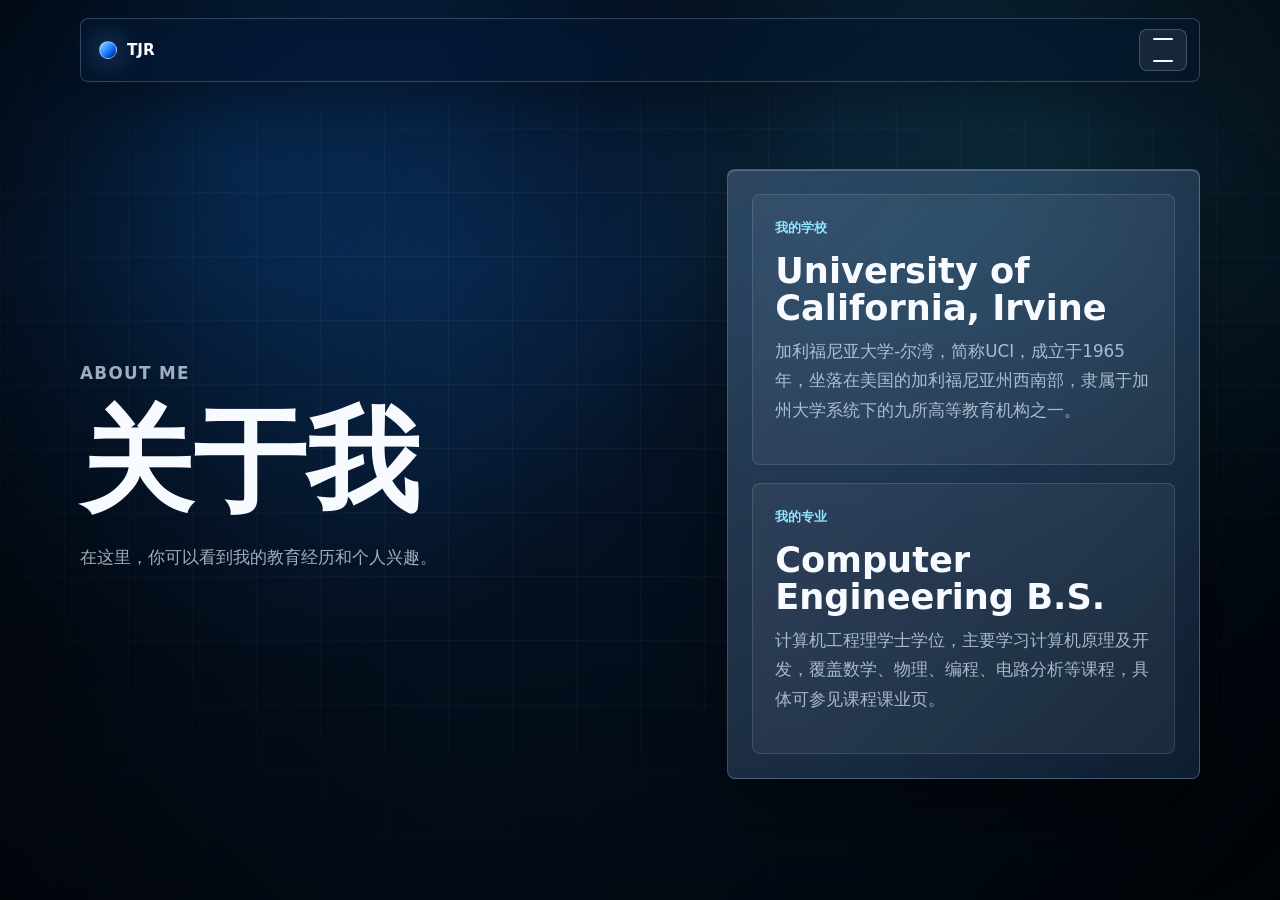
==== about.html @ 80260e36 "Add files via upload" ====
<!DOCTYPE html>
<html lang="zh-CN">
  <head>
    <meta charset="UTF-8" />
    <meta name="viewport" content="width=device-width, initial-scale=1.0" />
    <title>Portfolio | About</title>
    <link rel="stylesheet" href="styles.css" />
  </head>
  <body data-page="about">
    <header class="site-header">
      <a class="brand" href="index.html" aria-label="Portfolio home">
        <span class="brand-mark"></span>
        <span>Portfolio</span>
      </a>
      <button class="menu-button" type="button" aria-label="Open menu" aria-expanded="false"><span></span><span></span></button>
    </header>
    <div class="menu-panel" aria-hidden="true">
      <div class="menu-glass">
        <div class="menu-top"><p class="eyebrow" data-i18n="menuLabel">Menu</p><button class="menu-close" type="button" aria-label="Close menu">×</button></div>
        <nav class="menu-links" aria-label="Site navigation">
          <a href="index.html" data-i18n="navHome">主页</a>
          <a href="about.html" data-i18n="navAbout">关于我</a>
          <a href="courses.html" data-i18n="navCourses">课程课业</a>
          <a href="projects.html" data-i18n="navProjects">项目展示</a>
          <a href="news.html" data-i18n="navNews">最新消息</a>
          <a href="contact.html" data-i18n="navContact">保持联系</a>
        </nav>
        <div class="language-switch" aria-label="Language"><button type="button" data-lang="zh">中文</button><button type="button" data-lang="en">EN</button></div>
      </div>
    </div>
    <main class="page-shell inner-page">
      <section class="split-page">
        <div class="page-copy">
          <p class="eyebrow" data-i18n="aboutKicker">About Me</p>
          <h1 data-i18n="aboutTitle">关于我</h1>
          <p data-i18n="aboutIntro">在这里，你可以看到我的教育经历和个人兴趣。</p>
        </div>
        <div class="education-panel liquid-card">
          <article>
            <span>我的学校</span>
            <h2 data-i18n="aboutSchool">University of California, Irvine</h2>
            <p data-i18n="aboutSchoolText">加利福尼亚大学-尔湾，简称UCI，成立于1965年，坐落在美国的加利福尼亚州西南部，隶属于加州大学系统下的九所高等教育机构之一。</p>
          </article>
          <article>
            <span>我的专业</span>
            <h2 data-i18n="aboutFocus">Computer Engineering B.S.</h2>
            <p data-i18n="aboutFocusText">计算机工程理学士学位，主要学习计算机原理及开发，覆盖数学、物理、编程、电路分析等课程，具体可参见课程课业页。</p>
          </article>
        </div>
      </section>
    </main>
    <script src="script.js"></script>
  </body>
</html>
---- styles.css ----
:root {
  color-scheme: dark;
  --ink: #f7fbff;
  --muted: rgba(225, 239, 255, 0.7);
  --line: rgba(184, 224, 255, 0.24);
  --glass: rgba(10, 38, 72, 0.48);
  --glass-strong: rgba(23, 87, 145, 0.44);
  --blue: #4cb3ff;
  --cyan: #8fe7ff;
  --deep: #020814;
  --shadow: 0 28px 88px rgba(0, 0, 0, 0.46);
}

* {
  box-sizing: border-box;
}

html {
  min-height: 100%;
}

body {
  margin: 0;
  min-height: 100vh;
  overflow-x: hidden;
  color: var(--ink);
  font-family: Inter, ui-sans-serif, system-ui, -apple-system, BlinkMacSystemFont, "Segoe UI", sans-serif;
  background:
    radial-gradient(circle at 18% 18%, rgba(24, 133, 255, 0.34), transparent 32rem),
    radial-gradient(circle at 82% 18%, rgba(68, 227, 255, 0.18), transparent 28rem),
    linear-gradient(140deg, var(--deep) 0%, #07172d 42%, #03101d 100%);
}

body::before {
  position: fixed;
  inset: 0;
  z-index: -3;
  content: "";
  background-image:
    linear-gradient(rgba(255, 255, 255, 0.04) 1px, transparent 1px),
    linear-gradient(90deg, rgba(255, 255, 255, 0.04) 1px, transparent 1px);
  background-size: 64px 64px;
  mask-image: linear-gradient(to bottom, transparent 0%, black 18%, black 75%, transparent 100%);
}

body::after {
  position: fixed;
  inset: 0;
  z-index: -2;
  pointer-events: none;
  content: "";
  background:
    linear-gradient(90deg, rgba(0, 0, 0, 0.5), transparent 34%, transparent 66%, rgba(0, 0, 0, 0.42)),
    linear-gradient(to bottom, rgba(0, 0, 0, 0.24), transparent 30%, rgba(0, 0, 0, 0.48));
}

a {
  color: inherit;
  text-decoration: none;
}

[data-i18n] {
  white-space: pre-line;
}

button {
  font: inherit;
}

.site-header {
  position: fixed;
  top: 18px;
  left: 50%;
  z-index: 80;
  display: flex;
  width: min(1120px, calc(100% - 32px));
  min-height: 58px;
  align-items: center;
  justify-content: space-between;
  padding: 10px 12px 10px 18px;
  border: 1px solid var(--line);
  border-radius: 8px;
  background: rgba(7, 22, 42, 0.58);
  box-shadow: 0 16px 50px rgba(0, 0, 0, 0.28);
  transform: translateX(-50%);
  backdrop-filter: blur(24px) saturate(160%);
}

.brand {
  display: flex;
  gap: 10px;
  align-items: center;
  font-size: 0.95rem;
  font-weight: 760;
}

.brand-mark {
  width: 18px;
  height: 18px;
  border: 1px solid rgba(255, 255, 255, 0.46);
  border-radius: 50%;
  background: linear-gradient(135deg, var(--cyan), #1167ff 62%, #061121);
  box-shadow: 0 0 28px rgba(83, 180, 255, 0.68);
}

.menu-button,
.menu-close,
.dialog-close,
.dialog-arrow {
  display: grid;
  place-items: center;
  border: 1px solid var(--line);
  color: var(--ink);
  background: rgba(255, 255, 255, 0.08);
  backdrop-filter: blur(18px);
}

.menu-button {
  width: 48px;
  height: 42px;
  gap: 6px;
  border-radius: 8px;
  transition: transform 180ms ease, background 180ms ease, border-color 180ms ease;
}

.menu-button span {
  width: 20px;
  height: 2px;
  border-radius: 999px;
  background: var(--ink);
}

.menu-button:hover,
.menu-close:hover,
.dialog-close:hover,
.dialog-arrow:hover {
  border-color: rgba(198, 240, 255, 0.58);
  background: rgba(98, 197, 255, 0.16);
  transform: scale(1.06);
}

.menu-panel {
  position: fixed;
  inset: 0;
  z-index: 120;
  display: flex;
  align-items: center;
  justify-content: center;
  padding: clamp(12px, 3vw, 24px);
  overflow-y: auto;
  overscroll-behavior: contain;
  pointer-events: none;
  opacity: 0;
  transition: opacity 260ms ease;
}

body.menu-is-open {
  overflow: hidden;
}

.menu-panel::before {
  position: absolute;
  inset: 0;
  content: "";
  background: rgba(0, 7, 18, 0.68);
  backdrop-filter: blur(18px);
}

.menu-panel.menu-open {
  pointer-events: auto;
  opacity: 1;
}

.menu-glass {
  position: relative;
  display: grid;
  width: min(720px, 100%);
  max-height: calc(100svh - clamp(24px, 6vw, 48px));
  margin: auto;
  gap: 26px;
  padding: clamp(24px, 5vw, 44px);
  border: 1px solid var(--line);
  border-radius: 8px;
  background:
    linear-gradient(135deg, rgba(255, 255, 255, 0.16), rgba(255, 255, 255, 0.04)),
    rgba(8, 30, 58, 0.78);
  box-shadow: var(--shadow);
  overflow-y: auto;
  transform: translateY(18px) scale(0.98);
  transition: transform 260ms ease;
  backdrop-filter: blur(28px) saturate(160%);
}

.menu-open .menu-glass {
  transform: translateY(0) scale(1);
}

.menu-top {
  display: flex;
  align-items: center;
  justify-content: space-between;
}

.menu-close {
  width: 42px;
  height: 42px;
  border-radius: 50%;
  font-size: 1.45rem;
}

.menu-links {
  display: grid;
  gap: clamp(2px, 1.2vh, 8px);
}

.menu-links a {
  display: flex;
  justify-content: space-between;
  padding: clamp(10px, 2vh, 18px) 0;
  border-bottom: 1px solid rgba(255, 255, 255, 0.12);
  color: var(--muted);
  font-size: clamp(1.45rem, 4.8vw, 4.5rem);
  font-weight: 760;
  line-height: 1;
  transition: color 180ms ease, transform 180ms ease;
}

.menu-links a:hover,
.menu-links a.active-page {
  color: var(--ink);
  transform: translateX(10px);
}

.language-switch {
  display: flex;
  flex-wrap: wrap;
  gap: 10px;
}

.language-switch button {
  min-width: 78px;
  padding: 10px 14px;
  border: 1px solid var(--line);
  border-radius: 999px;
  color: var(--muted);
  background: rgba(255, 255, 255, 0.07);
}

.language-switch button.active-lang {
  color: #06111f;
  background: var(--cyan);
}

.page-shell {
  width: min(1120px, calc(100% - 48px));
  margin: 0 auto;
}

.hero-page,
.inner-page {
  min-height: 100vh;
  padding: 118px 0 70px;
}

.home-shell {
  padding-bottom: 78px;
}

.home-section {
  scroll-margin-top: 90px;
}

.hero-page {
  position: relative;
  display: grid;
  grid-template-columns: minmax(0, 0.94fr) minmax(280px, 0.48fr);
  gap: 32px;
  align-items: end;
  overflow: hidden;
}

.home-about {
  display: grid;
  grid-template-columns: minmax(0, 0.94fr) minmax(320px, 0.72fr);
  gap: 34px;
  align-items: center;
  min-height: 82vh;
  padding: 76px 0;
}

.home-routes {
  min-height: 74vh;
  padding: 70px 0 20px;
}

.hero-media {
  position: fixed;
  inset: 0;
  z-index: -1;
  overflow: hidden;
}

.hero-image {
  position: absolute;
  right: max(18px, calc((100vw - 1220px) / 2));
  bottom: 8vh;
  width: min(48vw, 650px);
  aspect-ratio: 1 / 1;
  border: 1px solid rgba(255, 255, 255, 0.18);
  border-radius: 8px;
  background:
    linear-gradient(135deg, rgba(255, 255, 255, 0.2), transparent 34%),
    url("https://images.unsplash.com/photo-1558494949-ef010cbdcc31?auto=format&fit=crop&w=1400&q=85") center/cover;
  box-shadow: var(--shadow), inset 0 1px 0 rgba(255, 255, 255, 0.35);
  opacity: 0.72;
  transform: rotateX(3deg) rotateY(-10deg);
}

.orbital {
  position: absolute;
  border: 1px solid rgba(136, 218, 255, 0.25);
  border-radius: 50%;
  animation: float 10s ease-in-out infinite alternate;
}

.orbital-one {
  right: 6vw;
  top: 18vh;
  width: 42vw;
  height: 42vw;
  max-width: 680px;
  max-height: 680px;
}

.orbital-two {
  right: 19vw;
  top: 30vh;
  width: 28vw;
  height: 28vw;
  max-width: 440px;
  max-height: 440px;
  animation-delay: -4s;
}

@keyframes float {
  from {
    transform: translate3d(0, -12px, 0) rotate(0deg);
  }

  to {
    transform: translate3d(0, 18px, 0) rotate(12deg);
  }
}

.page-copy {
  max-width: 760px;
}

.eyebrow {
  margin: 0 0 16px;
  color: var(--cyan);
  font-size: 0.78rem;
  font-weight: 760;
  letter-spacing: 0.08em;
  text-transform: uppercase;
}

h1,
h2,
h3,
p,
figure {
  margin-top: 0;
}

h1 {
  max-width: 860px;
  margin-bottom: 24px;
  font-size: clamp(3.8rem, 8.8vw, 7.7rem);
  line-height: 1.02;
}

h1 strong {
  display: block;
  margin-top: 0.08em;
  color: transparent;
  background: linear-gradient(90deg, #ffffff 0%, var(--cyan) 34%, #579dff 70%, #ffffff 100%);
  background-clip: text;
  -webkit-background-clip: text;
}

.hero-page h1 {
  max-width: 980px;
  font-size: clamp(4.2rem, 9.5vw, 8.2rem);
  line-height: 1.08;
}

.hero-page h1 span {
  display: block;
}

h2 {
  margin-bottom: 10px;
  font-size: clamp(1.4rem, 3vw, 2.2rem);
  line-height: 1.05;
}

.home-section-title {
  max-width: 820px;
  margin-bottom: 18px;
  font-size: clamp(3rem, 7vw, 6.2rem);
  line-height: 0.94;
}

.page-copy p,
.section-heading p,
.liquid-card p,
.course-card p,
.news-item p {
  max-width: 660px;
  color: var(--muted);
  font-size: 1.05rem;
  line-height: 1.75;
}

.hero-actions,
.contact-actions {
  display: flex;
  flex-wrap: wrap;
  gap: 14px;
  margin-top: 34px;
}

.glass-tile,
.liquid-card,
.course-card,
.news-item,
.photo-card {
  border: 1px solid var(--line);
  border-radius: 8px;
  background:
    linear-gradient(135deg, rgba(255, 255, 255, 0.16), rgba(255, 255, 255, 0.04)),
    var(--glass);
  box-shadow: var(--shadow), inset 0 1px 0 rgba(255, 255, 255, 0.2);
  backdrop-filter: blur(24px) saturate(160%);
}

.glass-tile {
  display: grid;
  min-width: 190px;
  min-height: 104px;
  align-content: space-between;
  padding: 18px;
  transition: transform 220ms ease, border-color 220ms ease, background 220ms ease;
}

.glass-tile:hover,
.course-card:hover,
.news-item:hover,
.photo-card:hover {
  border-color: rgba(198, 240, 255, 0.58);
  background:
    linear-gradient(135deg, rgba(255, 255, 255, 0.22), rgba(98, 197, 255, 0.1)),
    var(--glass-strong);
  transform: translateY(-8px) scale(1.035);
}

.glass-tile small {
  color: var(--muted);
}

.update-preview {
  align-self: end;
  padding: 24px;
}

.update-preview a {
  display: inline-flex;
  margin-top: 10px;
  color: var(--cyan);
  font-weight: 760;
}

.text-link {
  display: inline-flex;
  margin-top: 12px;
  color: var(--cyan);
  font-weight: 760;
}

.route-grid {
  display: grid;
  grid-template-columns: repeat(4, minmax(0, 1fr));
  gap: 16px;
}

.route-card {
  display: grid;
  min-height: 260px;
  align-content: space-between;
  padding: 22px;
  border: 1px solid var(--line);
  border-radius: 8px;
  background:
    linear-gradient(135deg, rgba(255, 255, 255, 0.16), rgba(255, 255, 255, 0.04)),
    var(--glass);
  box-shadow: var(--shadow), inset 0 1px 0 rgba(255, 255, 255, 0.2);
  backdrop-filter: blur(24px) saturate(160%);
  transition: transform 220ms ease, border-color 220ms ease, background 220ms ease;
}

.route-card:hover {
  border-color: rgba(198, 240, 255, 0.58);
  background:
    linear-gradient(135deg, rgba(255, 255, 255, 0.22), rgba(98, 197, 255, 0.1)),
    var(--glass-strong);
  transform: translateY(-8px) scale(1.035);
}

.route-card span {
  color: var(--cyan);
  font-size: 0.82rem;
  font-weight: 760;
}

.route-card p {
  color: var(--muted);
  line-height: 1.7;
}

.inner-page {
  display: grid;
  align-items: center;
}

.split-page {
  display: grid;
  grid-template-columns: minmax(0, 0.96fr) minmax(320px, 0.74fr);
  gap: 34px;
  align-items: center;
}

.education-panel {
  display: grid;
  gap: 18px;
  padding: 24px;
}

.education-panel article {
  padding: 22px;
  border: 1px solid rgba(255, 255, 255, 0.12);
  border-radius: 8px;
  background: rgba(255, 255, 255, 0.05);
}

.education-panel span,
.course-card span,
.news-item time {
  display: inline-flex;
  margin-bottom: 16px;
  color: var(--cyan);
  font-size: 0.82rem;
  font-weight: 760;
}

.section-heading {
  margin-bottom: 32px;
}

.course-grid {
  display: grid;
  grid-template-columns: repeat(4, minmax(0, 1fr));
  gap: 16px;
}

.course-card {
  min-height: 290px;
  padding: 22px;
  transition: transform 220ms ease, border-color 220ms ease, background 220ms ease;
}

.project-page {
  display: grid;
  gap: 34px;
}

.project-flat-grid {
  display: grid;
  grid-template-columns: repeat(2, minmax(0, 1fr));
  gap: 20px;
}

.project-tile {
  position: relative;
  min-height: 560px;
  overflow: hidden;
  border: 1px solid var(--line);
  border-radius: 8px;
  background: var(--glass);
  box-shadow: var(--shadow);
  transition: transform 240ms ease, border-color 220ms ease;
}

.project-tile:hover {
  border-color: rgba(198, 240, 255, 0.58);
  transform: translateY(-10px) scale(1.015);
}

.project-tile img {
  position: absolute;
  inset: 0;
  width: 100%;
  height: 100%;
  object-fit: cover;
  filter: saturate(1.12) contrast(1.04);
  transition: transform 420ms ease;
}

.project-tile:hover img {
  transform: scale(1.045);
}

.project-tile::after {
  position: absolute;
  inset: 34% 0 0;
  content: "";
  background: linear-gradient(to top, rgba(0, 8, 18, 0.94), rgba(0, 8, 18, 0.58) 56%, rgba(0, 8, 18, 0));
}

.project-tile-copy {
  position: absolute;
  right: 0;
  bottom: 0;
  left: 0;
  z-index: 1;
  padding: clamp(22px, 4vw, 34px);
}

.project-tile-copy span {
  display: inline-flex;
  margin-bottom: 18px;
  color: var(--cyan);
  font-size: 0.82rem;
  font-weight: 760;
}

.project-tile-copy h2 {
  margin-bottom: 12px;
  font-size: clamp(2.4rem, 5vw, 4.6rem);
}

.project-tile-copy p {
  max-width: 520px;
  color: rgba(237, 247, 255, 0.78);
  line-height: 1.65;
}

.project-detail-page {
  padding: 118px 0 80px;
}

.project-back {
  margin-bottom: 24px;
}

.project-detail-hero {
  display: grid;
  grid-template-columns: minmax(0, 0.78fr) minmax(320px, 0.72fr);
  gap: 28px;
  align-items: end;
  min-height: 62vh;
}

.project-detail-hero img {
  width: 100%;
  height: min(58vh, 560px);
  min-height: 360px;
  object-fit: cover;
  border: 1px solid var(--line);
  border-radius: 8px;
  box-shadow: var(--shadow);
}

.project-subnav {
  position: sticky;
  top: 92px;
  z-index: 20;
  display: flex;
  gap: 8px;
  margin: 34px 0 22px;
  padding: 8px;
  border: 1px solid var(--line);
  border-radius: 8px;
  background: rgba(7, 22, 42, 0.58);
  backdrop-filter: blur(22px) saturate(160%);
}

.project-subnav a {
  flex: 1;
  padding: 12px 14px;
  border-radius: 8px;
  color: var(--muted);
  text-align: center;
  transition: color 180ms ease, background 180ms ease, transform 180ms ease;
}

.project-subnav a:hover {
  color: var(--ink);
  background: rgba(255, 255, 255, 0.1);
  transform: translateY(-2px);
}

.detail-block {
  scroll-margin-top: 178px;
  margin-top: 18px;
  padding: clamp(24px, 4vw, 42px);
}

.project-deck {
  position: relative;
  min-height: 590px;
  isolation: isolate;
}

.photo-card {
  position: absolute;
  display: block;
  width: min(47vw, 390px);
  aspect-ratio: 0.78 / 1;
  padding: 10px;
  overflow: hidden;
  color: inherit;
  transition: transform 240ms ease, border-color 220ms ease, background 220ms ease;
}

.photo-card::after {
  position: absolute;
  inset: 36% 10px 10px;
  content: "";
  border-radius: 0 0 6px 6px;
  background: linear-gradient(to top, rgba(0, 8, 18, 0.9), rgba(0, 8, 18, 0));
}

.photo-card img {
  width: 100%;
  height: 100%;
  object-fit: cover;
  border-radius: 6px;
  filter: saturate(1.12) contrast(1.04);
}

.photo-card span {
  position: absolute;
  left: 24px;
  bottom: 22px;
  z-index: 1;
  font-size: 1.1rem;
  font-weight: 800;
}

.photo-card:nth-child(1) {
  left: 3%;
  top: 18px;
  z-index: 4;
  transform: rotate(-4deg);
}

.photo-card:nth-child(2) {
  left: 24%;
  top: 54px;
  z-index: 3;
  transform: rotate(2deg);
}

.photo-card:nth-child(3) {
  left: 45%;
  top: 18px;
  z-index: 2;
  transform: rotate(-2deg);
}

.photo-card:nth-child(4) {
  left: 64%;
  top: 68px;
  z-index: 1;
  transform: rotate(4deg);
}

.project-deck:hover .photo-card:nth-child(1) {
  transform: translate(-10px, -12px) rotate(-5deg);
}

.project-deck:hover .photo-card:nth-child(2) {
  transform: translate(-5px, 10px) rotate(1deg);
}

.project-deck:hover .photo-card:nth-child(3) {
  transform: translate(6px, -10px) rotate(-1deg);
}

.project-deck:hover .photo-card:nth-child(4) {
  transform: translate(12px, 10px) rotate(5deg);
}

.news-list {
  display: grid;
  gap: 14px;
}

.news-item {
  display: grid;
  grid-template-columns: 140px minmax(0, 0.52fr) minmax(0, 1fr);
  gap: 20px;
  align-items: center;
  min-height: 118px;
  padding: 22px;
  transition: transform 220ms ease, border-color 220ms ease, background 220ms ease;
}

.news-item h2,
.news-item p {
  margin-bottom: 0;
}

.contact-page {
  place-items: center;
}

.contact-card {
  width: min(860px, 100%);
  padding: clamp(28px, 6vw, 64px);
}

.project-dialog {
  width: min(1060px, calc(100% - 28px));
  padding: 0;
  border: 0;
  color: var(--ink);
  background: transparent;
}

.project-dialog::backdrop {
  background: rgba(0, 6, 16, 0.76);
  backdrop-filter: blur(14px);
}

.dialog-frame {
  position: relative;
  display: grid;
  place-items: center;
}

.dialog-visual {
  position: relative;
  width: min(900px, 100%);
  margin: 0;
  overflow: hidden;
  border: 1px solid var(--line);
  border-radius: 8px;
  background: rgba(4, 17, 33, 0.82);
  box-shadow: 0 40px 120px rgba(0, 0, 0, 0.62);
}

.dialog-image {
  display: block;
  width: 100%;
  height: min(74vh, 700px);
  min-height: 420px;
  object-fit: cover;
}

.dialog-caption {
  position: absolute;
  right: 0;
  bottom: 0;
  left: 0;
  padding: 120px clamp(22px, 5vw, 48px) clamp(22px, 4vw, 38px);
  background: linear-gradient(to top, rgba(0, 8, 18, 0.94), rgba(0, 8, 18, 0.58) 54%, rgba(0, 8, 18, 0));
}

.dialog-caption h2 {
  margin-bottom: 10px;
  font-size: clamp(2rem, 5vw, 4.2rem);
}

.dialog-caption p {
  max-width: 680px;
  color: rgba(237, 247, 255, 0.78);
  line-height: 1.65;
}

.dialog-close {
  position: absolute;
  top: 12px;
  right: 12px;
  z-index: 5;
  width: 44px;
  height: 44px;
  border-radius: 50%;
  font-size: 1.5rem;
}

.dialog-arrow {
  position: absolute;
  top: 50%;
  z-index: 5;
  width: 52px;
  height: 52px;
  border-radius: 50%;
  font-size: 2.2rem;
  transform: translateY(-50%);
}

.dialog-arrow:hover {
  transform: translateY(-50%) scale(1.06);
}

.dialog-prev {
  left: 12px;
}

.dialog-next {
  right: 12px;
}

.dialog-tags {
  display: flex;
  flex-wrap: wrap;
  gap: 8px;
  margin-top: 18px;
}

.dialog-tags span {
  padding: 8px 10px;
  border: 1px solid var(--line);
  border-radius: 999px;
  color: var(--cyan);
  background: rgba(255, 255, 255, 0.06);
  font-size: 0.82rem;
}

@media (max-width: 900px) {
  .site-header {
    top: 10px;
  }

  .menu-panel {
    align-items: flex-start;
    padding-top: 12px;
    padding-bottom: 12px;
  }

  .menu-glass {
    width: 100%;
    max-height: calc(100svh - 24px);
    gap: 18px;
    padding: 20px;
  }

  .menu-links a {
    padding: 11px 0;
    font-size: clamp(1.55rem, 9vw, 3rem);
  }

  .page-shell {
    width: min(100% - 28px, 680px);
  }

  .hero-page,
  .inner-page,
  .split-page,
  .home-about {
    grid-template-columns: 1fr;
  }

  .hero-page,
  .inner-page {
    padding-top: 108px;
  }

  .hero-image {
    right: -8vw;
    bottom: 8vh;
    width: 76vw;
    opacity: 0.42;
  }

  h1 {
    font-size: clamp(3.1rem, 13.5vw, 5.4rem);
    line-height: 1.08;
  }

  .hero-page h1 {
    font-size: clamp(3.25rem, 14vw, 5.7rem);
    line-height: 1.1;
  }

  .course-grid {
    grid-template-columns: 1fr;
  }

  .route-grid {
    grid-template-columns: 1fr;
  }

  .home-about,
  .home-routes {
    min-height: auto;
    padding: 56px 0;
  }

  .course-card {
    min-height: 180px;
  }

  .project-deck {
    min-height: 680px;
  }

  .project-flat-grid,
  .project-detail-hero {
    grid-template-columns: 1fr;
  }

  .project-tile {
    min-height: 430px;
  }

  .project-subnav {
    top: 80px;
    overflow-x: auto;
  }

  .project-subnav a {
    min-width: 96px;
  }

  .photo-card {
    width: min(78vw, 330px);
  }

  .photo-card:nth-child(1) {
    left: 0;
    top: 0;
  }

  .photo-card:nth-child(2) {
    left: 16%;
    top: 92px;
  }

  .photo-card:nth-child(3) {
    left: 3%;
    top: 214px;
  }

  .photo-card:nth-child(4) {
    left: 20%;
    top: 330px;
  }

  .news-item {
    grid-template-columns: 1fr;
    gap: 8px;
  }

  .dialog-image {
    height: 72vh;
    min-height: 420px;
  }

  .dialog-arrow {
    width: 44px;
    height: 44px;
  }

  .dialog-prev {
    left: 8px;
  }

  .dialog-next {
    right: 8px;
  }
}

@media (max-height: 680px) {
  .menu-panel {
    align-items: flex-start;
  }

  .menu-glass {
    gap: 14px;
    padding: 18px;
  }

  .menu-links a {
    padding: 8px 0;
    font-size: clamp(1.35rem, 7vh, 2.65rem);
  }

  .language-switch button {
    padding: 8px 12px;
  }
}

@media (prefers-reduced-motion: reduce) {
  *,
  *::before,
  *::after {
    animation-duration: 0.01ms !important;
    animation-iteration-count: 1 !important;
    scroll-behavior: auto !important;
    transition-duration: 0.01ms !important;
  }
}
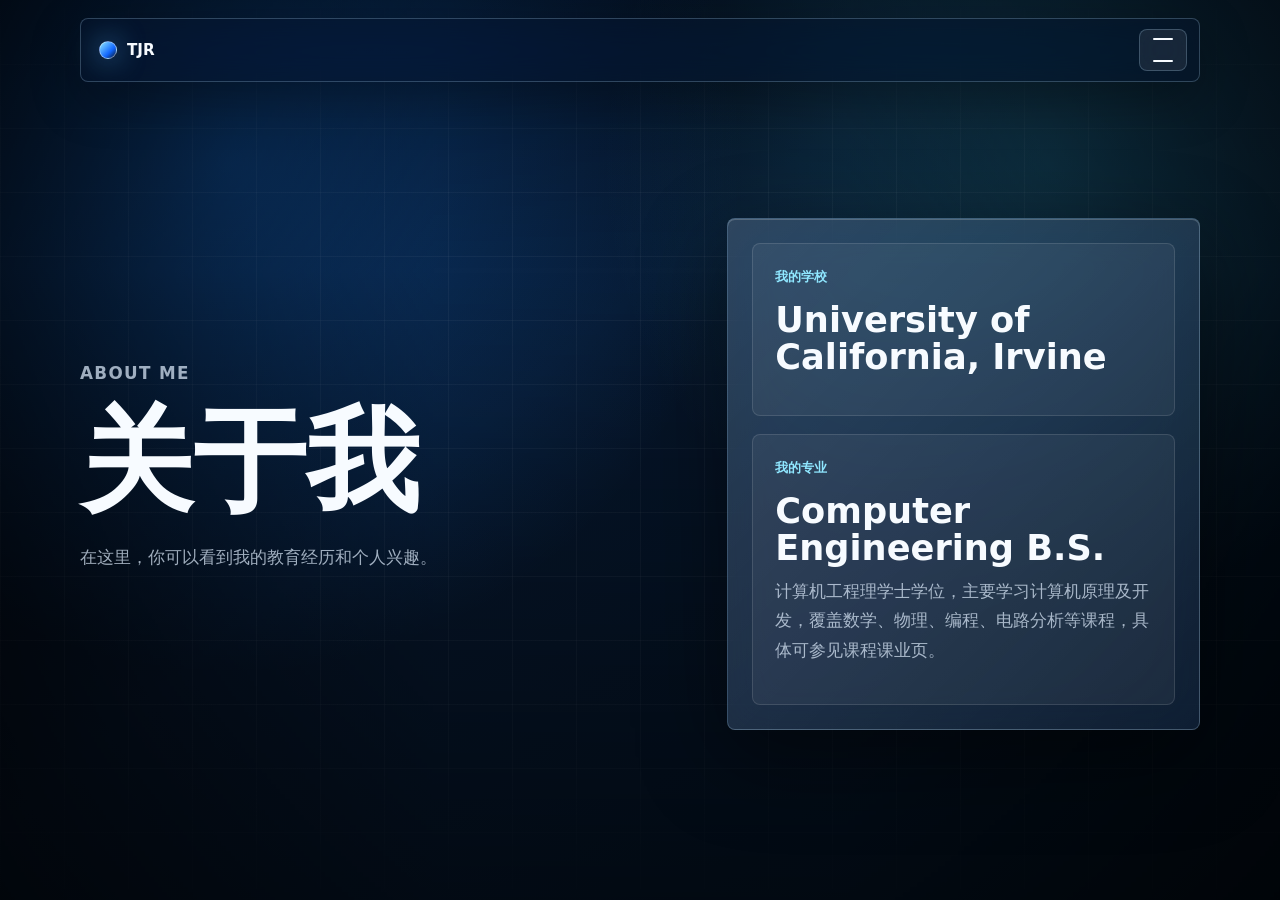
==== commit 237f2476: "about" ====
--- a/about.html
+++ b/about.html
@@ -39,7 +39,7 @@
           <article>
             <span>我的学校</span>
             <h2 data-i18n="aboutSchool">University of California, Irvine</h2>
-            <p data-i18n="aboutSchoolText">加利福尼亚大学-尔湾，简称UCI，成立于1965年，坐落在美国的加利福尼亚州西南部，隶属于加州大学系统下的九所高等教育机构之一。</p>
+            <p data-i18n="aboutSchoolText"></p>
           </article>
           <article>
             <span>我的专业</span>
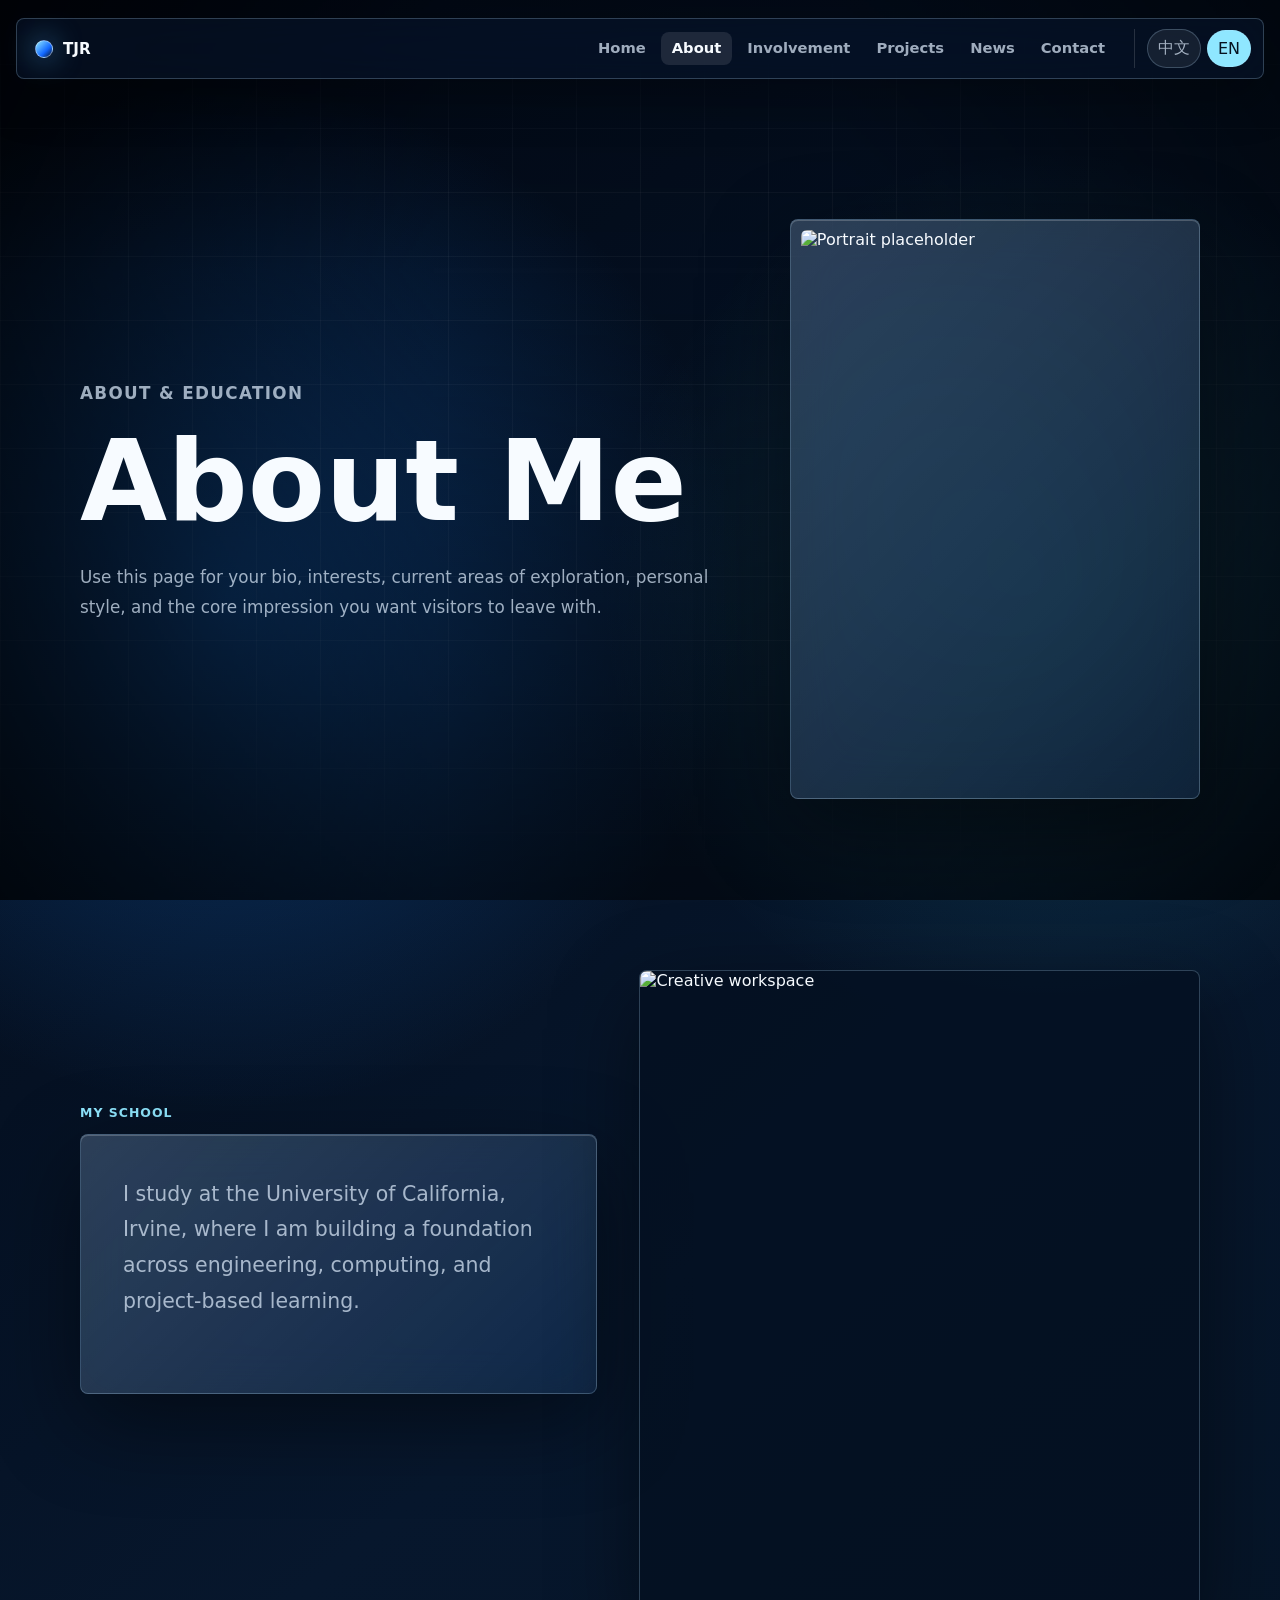
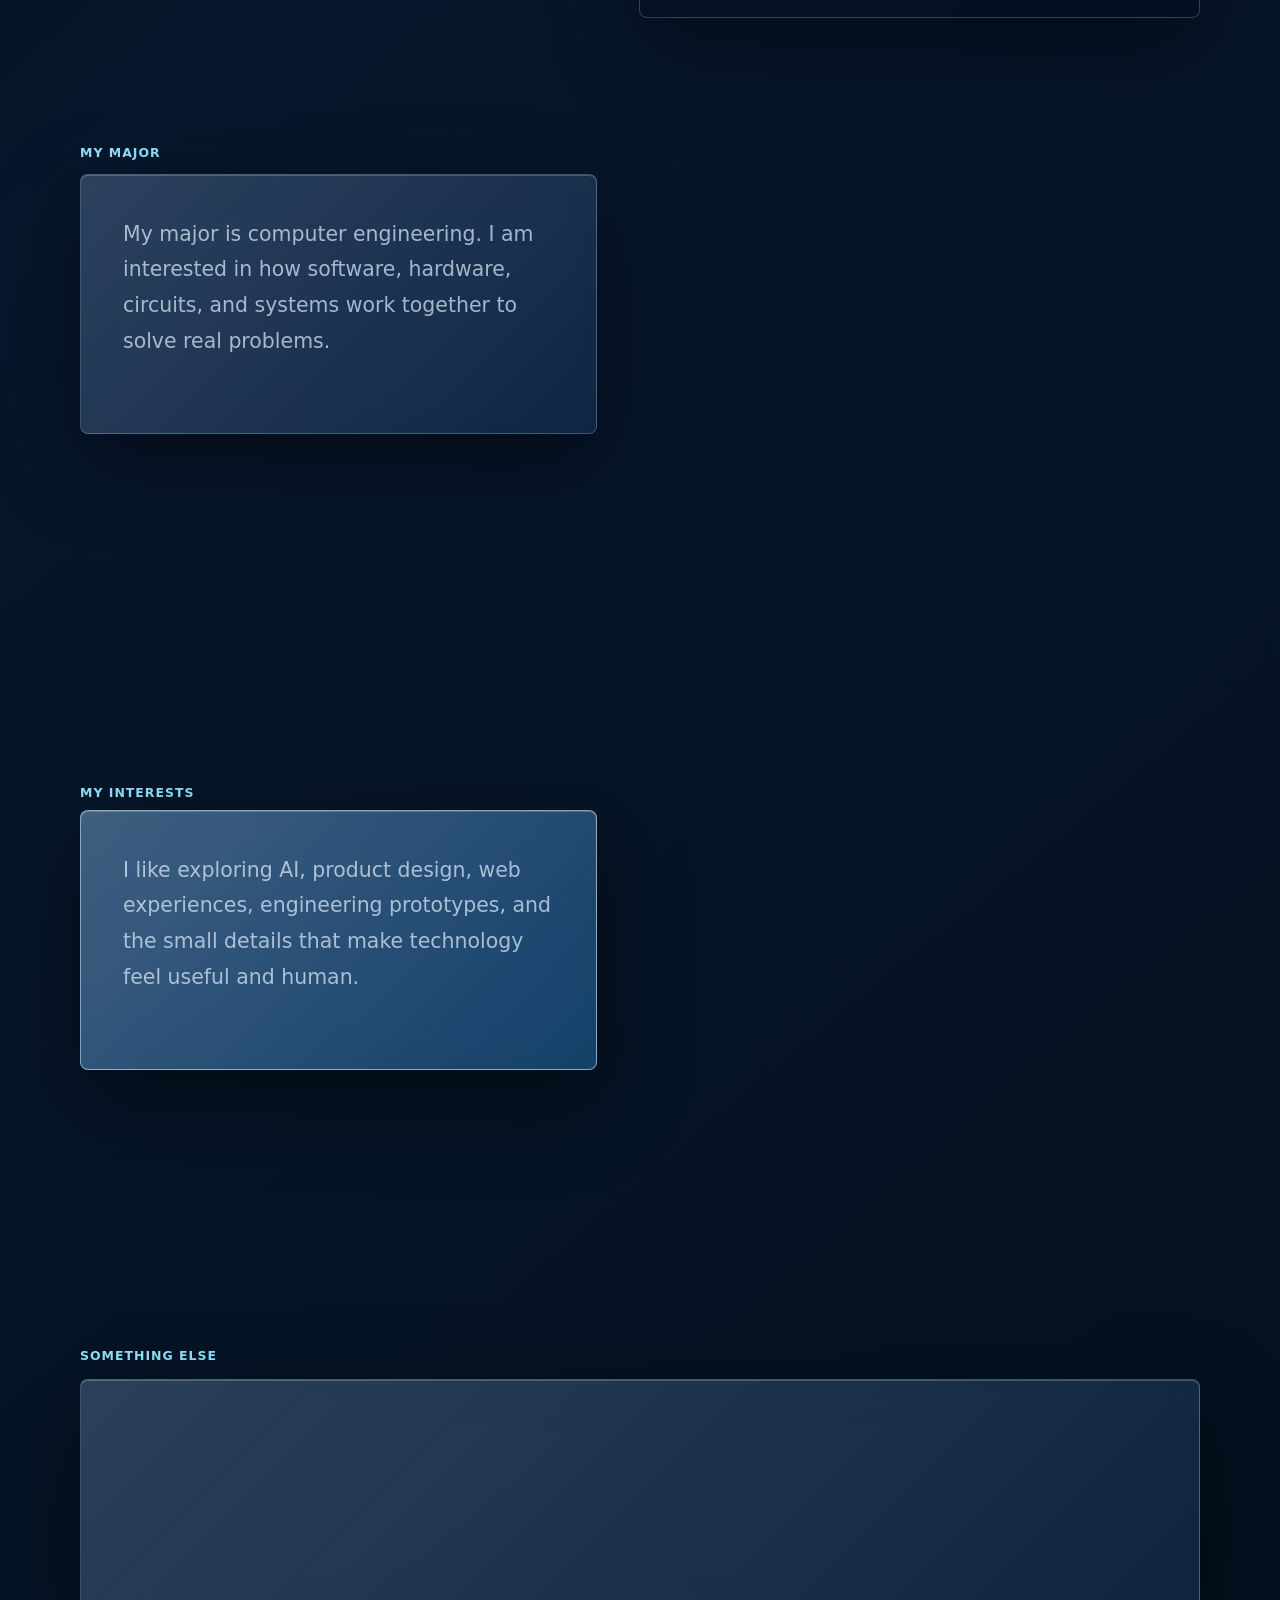
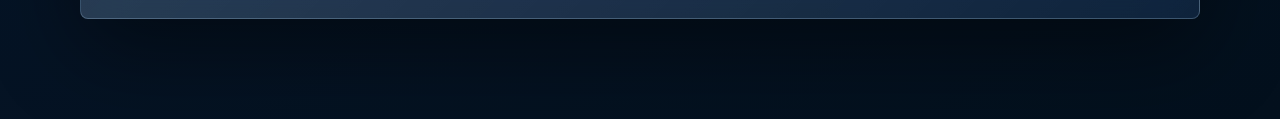
==== commit 4200225d: "new feature" ====
--- a/about.html
+++ b/about.html
@@ -1,5 +1,5 @@
 <!DOCTYPE html>
-<html lang="zh-CN">
+<html lang="en">
   <head>
     <meta charset="UTF-8" />
     <meta name="viewport" content="width=device-width, initial-scale=1.0" />
@@ -12,43 +12,82 @@
         <span class="brand-mark"></span>
         <span>Portfolio</span>
       </a>
-      <button class="menu-button" type="button" aria-label="Open menu" aria-expanded="false"><span></span><span></span></button>
+      <button class="menu-button" type="button" aria-label="Open menu" aria-expanded="false">
+        <span></span>
+        <span></span>
+      </button>
     </header>
-    <div class="menu-panel" aria-hidden="true">
-      <div class="menu-glass">
-        <div class="menu-top"><p class="eyebrow" data-i18n="menuLabel">Menu</p><button class="menu-close" type="button" aria-label="Close menu">×</button></div>
-        <nav class="menu-links" aria-label="Site navigation">
-          <a href="index.html" data-i18n="navHome">主页</a>
-          <a href="about.html" data-i18n="navAbout">关于我</a>
-          <a href="courses.html" data-i18n="navCourses">课程课业</a>
-          <a href="projects.html" data-i18n="navProjects">项目展示</a>
-          <a href="news.html" data-i18n="navNews">最新消息</a>
-          <a href="contact.html" data-i18n="navContact">保持联系</a>
-        </nav>
-        <div class="language-switch" aria-label="Language"><button type="button" data-lang="zh">中文</button><button type="button" data-lang="en">EN</button></div>
-      </div>
-    </div>
-    <main class="page-shell inner-page">
-      <section class="split-page">
+
+    <div class="menu-panel" aria-hidden="true"></div>
+
+    <main class="page-shell about-page">
+      <section class="about-hero-section">
         <div class="page-copy">
           <p class="eyebrow" data-i18n="aboutKicker">About Me</p>
-          <h1 data-i18n="aboutTitle">关于我</h1>
-          <p data-i18n="aboutIntro">在这里，你可以看到我的教育经历和个人兴趣。</p>
+          <h1 data-i18n="aboutTitle">About Me</h1>
+          <p data-i18n="aboutIntro">
+            Use this page for your bio, interests, current areas of exploration, personal style, and the core impression you want visitors to leave with.
+          </p>
         </div>
-        <div class="education-panel liquid-card">
-          <article>
-            <span>我的学校</span>
-            <h2 data-i18n="aboutSchool">University of California, Irvine</h2>
-            <p data-i18n="aboutSchoolText"></p>
-          </article>
-          <article>
-            <span>我的专业</span>
-            <h2 data-i18n="aboutFocus">Computer Engineering B.S.</h2>
-            <p data-i18n="aboutFocusText">计算机工程理学士学位，主要学习计算机原理及开发，覆盖数学、物理、编程、电路分析等课程，具体可参见课程课业页。</p>
-          </article>
+        <figure class="about-portrait liquid-card">
+          <img
+            src="https://images.unsplash.com/photo-1527980965255-d3b416303d12?auto=format&fit=crop&w=1200&q=85"
+            alt="Portrait placeholder"
+          />
+        </figure>
+      </section>
+
+      <section class="about-story">
+        <div class="about-story-list">
+          <section
+            class="about-story-section is-active"
+            data-about-image="https://images.unsplash.com/photo-1562774053-701939374585?auto=format&fit=crop&w=1400&q=85"
+            data-about-alt="Campus building"
+          >
+            <p class="eyebrow">My School</p>
+            <article class="about-info-card liquid-card">
+              <p>I study at the University of California, Irvine, where I am building a foundation across engineering, computing, and project-based learning.</p>
+            </article>
+          </section>
+
+          <section
+            class="about-story-section"
+            data-about-image="https://images.unsplash.com/photo-1518770660439-4636190af475?auto=format&fit=crop&w=1400&q=85"
+            data-about-alt="Computer engineering hardware"
+          >
+            <p class="eyebrow">My Major</p>
+            <article class="about-info-card liquid-card">
+              <p>My major is computer engineering. I am interested in how software, hardware, circuits, and systems work together to solve real problems.</p>
+            </article>
+          </section>
+
+          <section
+            class="about-story-section"
+            data-about-image="https://images.unsplash.com/photo-1516321318423-f06f85e504b3?auto=format&fit=crop&w=1400&q=85"
+            data-about-alt="Creative workspace"
+          >
+            <p class="eyebrow">My Interests</p>
+            <article class="about-info-card liquid-card">
+              <p>I like exploring AI, product design, web experiences, engineering prototypes, and the small details that make technology feel useful and human.</p>
+            </article>
+          </section>
         </div>
+
+        <figure class="about-scroll-photo">
+          <img
+            class="about-scroll-image"
+            src="https://images.unsplash.com/photo-1562774053-701939374585?auto=format&fit=crop&w=1400&q=85"
+            alt="Campus building"
+          />
+        </figure>
+      </section>
+
+      <section class="about-extra">
+        <p class="eyebrow">Something Else</p>
+        <div class="about-empty-card liquid-card"></div>
       </section>
     </main>
+
     <script src="script.js"></script>
   </body>
 </html>
--- a/styles.css
+++ b/styles.css
@@ -73,7 +73,7 @@
   left: 50%;
   z-index: 80;
   display: flex;
-  width: min(1120px, calc(100% - 32px));
+  width: min(1280px, calc(100% - 32px));
   min-height: 58px;
   align-items: center;
   justify-content: space-between;
@@ -94,6 +94,59 @@
   font-weight: 760;
 }
 
+.header-actions {
+  display: flex;
+  gap: 18px;
+  align-items: center;
+  justify-content: flex-end;
+  min-width: 0;
+}
+
+.header-nav {
+  display: flex;
+  gap: 4px;
+  align-items: center;
+}
+
+.header-nav a {
+  padding: 9px 11px;
+  border-radius: 8px;
+  color: var(--muted);
+  font-size: 0.92rem;
+  font-weight: 720;
+  line-height: 1;
+  transition: color 180ms ease, background 180ms ease;
+  white-space: nowrap;
+}
+
+.header-nav a:hover,
+.header-nav a.active-page {
+  color: var(--ink);
+  background: rgba(255, 255, 255, 0.1);
+}
+
+.header-language {
+  display: flex;
+  gap: 6px;
+  align-items: center;
+  padding-left: 12px;
+  border-left: 1px solid rgba(255, 255, 255, 0.14);
+}
+
+.header-language button {
+  min-width: 42px;
+  padding: 8px 10px;
+  border: 1px solid var(--line);
+  border-radius: 999px;
+  color: var(--muted);
+  background: rgba(255, 255, 255, 0.07);
+}
+
+.header-language button.active-lang {
+  color: #06111f;
+  background: var(--cyan);
+}
+
 .brand-mark {
   width: 18px;
   height: 18px;
@@ -116,6 +169,7 @@
 }
 
 .menu-button {
+  display: none;
   width: 48px;
   height: 42px;
   gap: 6px;
@@ -144,10 +198,9 @@
   inset: 0;
   z-index: 120;
   display: flex;
-  align-items: center;
-  justify-content: center;
-  padding: clamp(12px, 3vw, 24px);
-  overflow-y: auto;
+  align-items: stretch;
+  justify-content: flex-end;
+  overflow: hidden;
   overscroll-behavior: contain;
   pointer-events: none;
   opacity: 0;
@@ -162,8 +215,8 @@
   position: absolute;
   inset: 0;
   content: "";
-  background: rgba(0, 7, 18, 0.68);
-  backdrop-filter: blur(18px);
+  background: rgba(0, 7, 18, 0.44);
+  backdrop-filter: blur(10px);
 }
 
 .menu-panel.menu-open {
@@ -174,25 +227,24 @@
 .menu-glass {
   position: relative;
   display: grid;
-  width: min(720px, 100%);
-  max-height: calc(100svh - clamp(24px, 6vw, 48px));
-  margin: auto;
-  gap: 26px;
-  padding: clamp(24px, 5vw, 44px);
-  border: 1px solid var(--line);
-  border-radius: 8px;
+  width: min(390px, calc(100vw - 32px));
+  min-height: 100svh;
+  align-content: start;
+  gap: 22px;
+  padding: 28px;
+  border-left: 1px solid var(--line);
   background:
     linear-gradient(135deg, rgba(255, 255, 255, 0.16), rgba(255, 255, 255, 0.04)),
-    rgba(8, 30, 58, 0.78);
+    rgba(8, 30, 58, 0.88);
   box-shadow: var(--shadow);
   overflow-y: auto;
-  transform: translateY(18px) scale(0.98);
+  transform: translateX(100%);
   transition: transform 260ms ease;
   backdrop-filter: blur(28px) saturate(160%);
 }
 
 .menu-open .menu-glass {
-  transform: translateY(0) scale(1);
+  transform: translateX(0);
 }
 
 .menu-top {
@@ -210,18 +262,18 @@
 
 .menu-links {
   display: grid;
-  gap: clamp(2px, 1.2vh, 8px);
+  gap: 6px;
 }
 
 .menu-links a {
   display: flex;
   justify-content: space-between;
-  padding: clamp(10px, 2vh, 18px) 0;
+  padding: 13px 0;
   border-bottom: 1px solid rgba(255, 255, 255, 0.12);
   color: var(--muted);
-  font-size: clamp(1.45rem, 4.8vw, 4.5rem);
+  font-size: clamp(1.08rem, 2vw, 1.32rem);
   font-weight: 760;
-  line-height: 1;
+  line-height: 1.2;
   transition: color 180ms ease, transform 180ms ease;
 }
 
@@ -281,11 +333,15 @@
 
 .home-about {
   display: grid;
-  grid-template-columns: minmax(0, 0.94fr) minmax(320px, 0.72fr);
-  gap: 34px;
+  grid-template-columns: 1fr;
+  gap: 28px;
   align-items: center;
   min-height: 82vh;
   padding: 76px 0;
+}
+
+.home-about .page-copy {
+  max-width: 840px;
 }
 
 .home-routes {
@@ -308,12 +364,44 @@
   aspect-ratio: 1 / 1;
   border: 1px solid rgba(255, 255, 255, 0.18);
   border-radius: 8px;
+  box-shadow: var(--shadow), inset 0 1px 0 rgba(255, 255, 255, 0.35);
+  overflow: hidden;
+  opacity: 1;
+  transform: none;
+}
+
+.hero-image::before,
+.hero-image::after {
+  position: absolute;
+  inset: 0;
+  content: "";
+  border-radius: inherit;
   background:
-    linear-gradient(135deg, rgba(255, 255, 255, 0.2), transparent 34%),
-    url("https://images.unsplash.com/photo-1558494949-ef010cbdcc31?auto=format&fit=crop&w=1400&q=85") center/cover;
-  box-shadow: var(--shadow), inset 0 1px 0 rgba(255, 255, 255, 0.35);
-  opacity: 0.72;
-  transform: rotateX(3deg) rotateY(-10deg);
+    linear-gradient(135deg, rgba(255, 255, 255, 0.16), rgba(0, 8, 18, 0.18) 58%),
+    var(--hero-photo) center/cover;
+  transition: opacity 520ms ease, transform 520ms ease;
+}
+
+.hero-image::before {
+  --hero-photo: url("https://images.unsplash.com/photo-1558494949-ef010cbdcc31?auto=format&fit=crop&w=1400&q=85");
+  opacity: 1;
+  transform: translateY(0);
+}
+
+.hero-image::after {
+  --hero-photo: url("https://images.unsplash.com/photo-1562774053-701939374585?auto=format&fit=crop&w=1400&q=85");
+  opacity: 0;
+  transform: translateY(26px);
+}
+
+body.home-about-active .hero-image::before {
+  opacity: 0;
+  transform: translateY(-26px);
+}
+
+body.home-about-active .hero-image::after {
+  opacity: 1;
+  transform: translateY(0);
 }
 
 .orbital {
@@ -397,6 +485,31 @@
 
 .hero-page h1 span {
   display: block;
+}
+
+html[lang="en"] .hero-page h1 {
+  max-width: 780px;
+  font-size: clamp(3.5rem, 7.4vw, 6.7rem);
+  line-height: 1.04;
+}
+
+html[lang="en"] .hero-page h1 strong {
+  padding-bottom: 0.12em;
+  white-space: nowrap;
+}
+
+html[lang="zh-CN"] .hero-page h1 {
+  font-size: clamp(4.2rem, 9.2vw, 7.7rem);
+  line-height: 1;
+}
+
+html[lang="zh-CN"] .hero-page h1 span {
+  font-size: 0.58em;
+  line-height: 1.18;
+}
+
+html[lang="zh-CN"] .hero-page h1 strong {
+  padding-bottom: 0;
 }
 
 h2 {
@@ -540,10 +653,149 @@
   align-items: center;
 }
 
+.about-page {
+  padding: 118px 0 90px;
+}
+
+.about-hero-section {
+  display: grid;
+  grid-template-columns: minmax(0, 0.92fr) minmax(320px, 0.56fr);
+  gap: 36px;
+  align-items: center;
+  min-height: calc(100vh - 118px);
+}
+
+.about-portrait {
+  width: 100%;
+  margin: 0;
+  padding: 10px;
+}
+
+.about-portrait img {
+  display: block;
+  width: 100%;
+  height: min(62vh, 620px);
+  min-height: 420px;
+  object-fit: cover;
+  border-radius: 6px;
+}
+
+.about-story {
+  display: grid;
+  grid-template-columns: minmax(0, 0.72fr) minmax(320px, 0.78fr);
+  gap: 42px;
+  align-items: start;
+  padding: 70px 0;
+}
+
+.about-story-list {
+  display: grid;
+  gap: 82px;
+}
+
+.about-story-section {
+  display: grid;
+  min-height: 62vh;
+  align-content: center;
+  scroll-margin-top: 120px;
+}
+
+.about-story-section .eyebrow {
+  margin-bottom: 14px;
+}
+
+.about-info-card {
+  min-height: 260px;
+  padding: clamp(24px, 4vw, 42px);
+  transition: border-color 220ms ease, background 220ms ease, transform 220ms ease;
+}
+
+.about-story-section.is-active .about-info-card {
+  border-color: rgba(198, 240, 255, 0.58);
+  background:
+    linear-gradient(135deg, rgba(255, 255, 255, 0.22), rgba(98, 197, 255, 0.1)),
+    var(--glass-strong);
+  transform: translateY(-4px);
+}
+
+.about-info-card p {
+  max-width: 560px;
+  margin-bottom: 0;
+  color: var(--muted);
+  font-size: clamp(1.05rem, 1.6vw, 1.28rem);
+  line-height: 1.75;
+}
+
+.about-scroll-photo {
+  position: sticky;
+  top: 116px;
+  width: 100%;
+  height: min(72vh, 690px);
+  margin: 0;
+  overflow: hidden;
+  border: 1px solid var(--line);
+  border-radius: 8px;
+  background: rgba(4, 17, 33, 0.82);
+  box-shadow: var(--shadow);
+}
+
+.about-scroll-photo img {
+  display: block;
+  width: 100%;
+  height: 100%;
+  object-fit: cover;
+  transition: opacity 260ms ease, transform 260ms ease;
+}
+
+.about-scroll-photo.is-switching img {
+  opacity: 0;
+  transform: translateY(24px);
+}
+
+.about-extra {
+  padding: 70px 0 10px;
+}
+
+.about-empty-card {
+  min-height: 240px;
+  padding: 32px;
+}
+
 .education-panel {
   display: grid;
-  gap: 18px;
-  padding: 24px;
+  grid-template-areas:
+    "title title"
+    "logo details";
+  grid-template-columns: minmax(150px, 180px) minmax(0, 1fr);
+  gap: 20px 28px;
+  align-items: start;
+  width: min(820px, calc(100% + 24px));
+  margin-left: -24px;
+  margin-top: 28px;
+  padding: 30px;
+}
+
+.education-logo {
+  grid-area: logo;
+  width: min(180px, 100%);
+  justify-self: start;
+  border-radius: 0;
+  box-shadow: none;
+}
+
+.education-copy {
+  display: contents;
+}
+
+.education-copy h2 {
+  grid-area: title;
+  margin-bottom: 0;
+}
+
+.education-copy p {
+  grid-area: details;
+  align-self: center;
+  margin-bottom: 0;
 }
 
 .education-panel article {
@@ -944,22 +1196,40 @@
     top: 10px;
   }
 
+  .header-actions {
+    display: none;
+  }
+
+  .site-header .menu-button {
+    display: grid;
+  }
+
   .menu-panel {
     align-items: flex-start;
-    padding-top: 12px;
-    padding-bottom: 12px;
+    justify-content: center;
+    padding: 0 10px;
+    overflow-y: auto;
   }
 
   .menu-glass {
-    width: 100%;
-    max-height: calc(100svh - 24px);
-    gap: 18px;
-    padding: 20px;
+    width: min(100%, 680px);
+    min-height: auto;
+    max-height: calc(100svh - 86px);
+    margin-top: 76px;
+    gap: 14px;
+    padding: 18px;
+    border: 1px solid var(--line);
+    border-radius: 8px;
+    transform: translateY(-18px);
+  }
+
+  .menu-panel.menu-open .menu-glass {
+    transform: translateY(0);
   }
 
   .menu-links a {
-    padding: 11px 0;
-    font-size: clamp(1.55rem, 9vw, 3rem);
+    padding: 10px 0;
+    font-size: 1rem;
   }
 
   .page-shell {
@@ -969,8 +1239,59 @@
   .hero-page,
   .inner-page,
   .split-page,
+  .about-hero-section,
+  .about-story,
   .home-about {
     grid-template-columns: 1fr;
+  }
+
+  .about-page {
+    padding-top: 108px;
+  }
+
+  .about-portrait img {
+    height: 54vh;
+    min-height: 360px;
+  }
+
+  .about-story {
+    gap: 28px;
+    padding: 48px 0;
+  }
+
+  .about-scroll-photo {
+    position: sticky;
+    top: 86px;
+    order: -1;
+    height: 320px;
+  }
+
+  .about-story-list {
+    gap: 42px;
+  }
+
+  .about-story-section {
+    min-height: auto;
+  }
+
+  .about-info-card {
+    min-height: 210px;
+  }
+
+  .education-panel {
+    grid-template-areas:
+      "title"
+      "logo"
+      "details";
+    grid-template-columns: 1fr;
+    gap: 20px;
+    width: 100%;
+    margin-left: 0;
+    padding: 24px;
+  }
+
+  .education-logo {
+    width: min(170px, 70%);
   }
 
   .hero-page,
@@ -982,7 +1303,7 @@
     right: -8vw;
     bottom: 8vh;
     width: 76vw;
-    opacity: 0.42;
+    opacity: 1;
   }
 
   h1 {
@@ -993,6 +1314,19 @@
   .hero-page h1 {
     font-size: clamp(3.25rem, 14vw, 5.7rem);
     line-height: 1.1;
+  }
+
+  html[lang="en"] .hero-page h1 {
+    font-size: clamp(3rem, 13vw, 5rem);
+    line-height: 1.08;
+  }
+
+  html[lang="en"] .hero-page h1 strong {
+    white-space: normal;
+  }
+
+  html[lang="zh-CN"] .hero-page h1 {
+    font-size: clamp(3.4rem, 15vw, 5.6rem);
   }
 
   .course-grid {
@@ -1084,18 +1418,14 @@
 }
 
 @media (max-height: 680px) {
-  .menu-panel {
-    align-items: flex-start;
-  }
-
   .menu-glass {
-    gap: 14px;
-    padding: 18px;
+    gap: 10px;
+    padding: 18px 22px;
   }
 
   .menu-links a {
-    padding: 8px 0;
-    font-size: clamp(1.35rem, 7vh, 2.65rem);
+    padding: 9px 0;
+    font-size: 1rem;
   }
 
   .language-switch button {
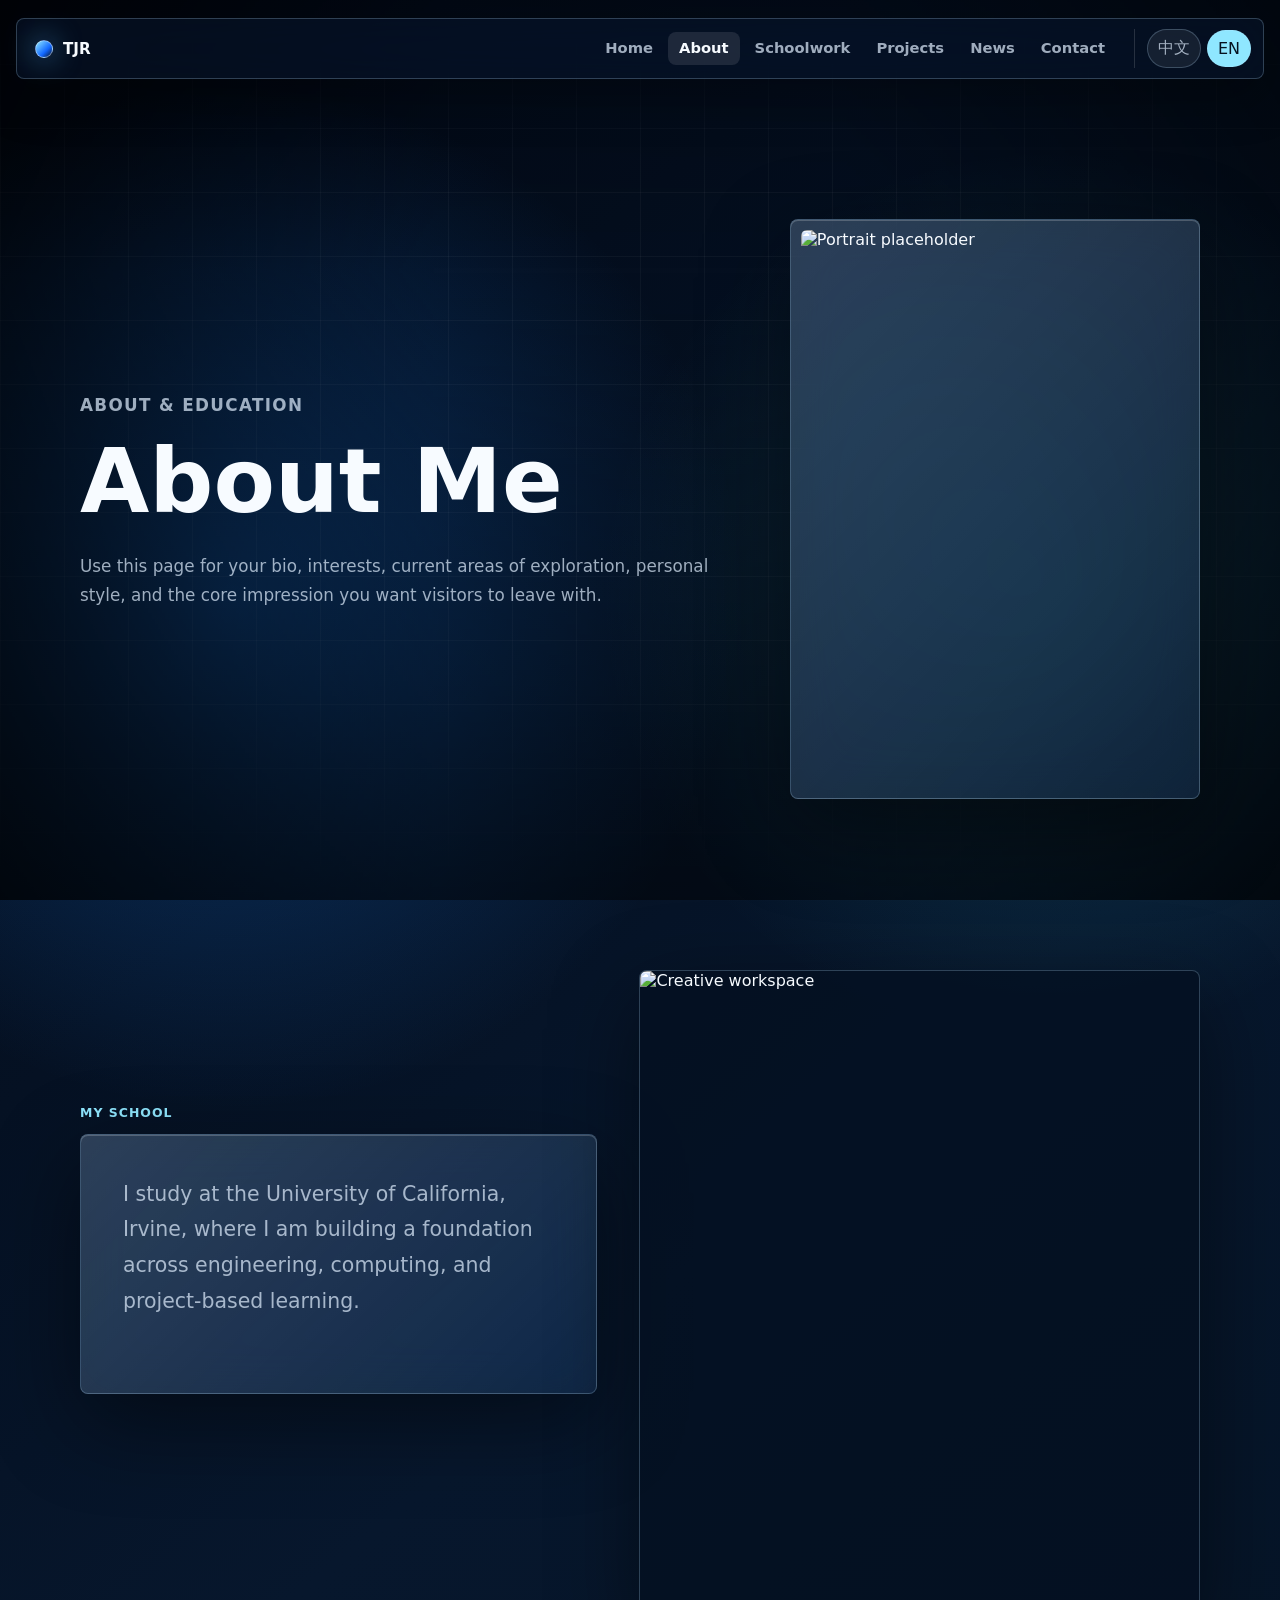
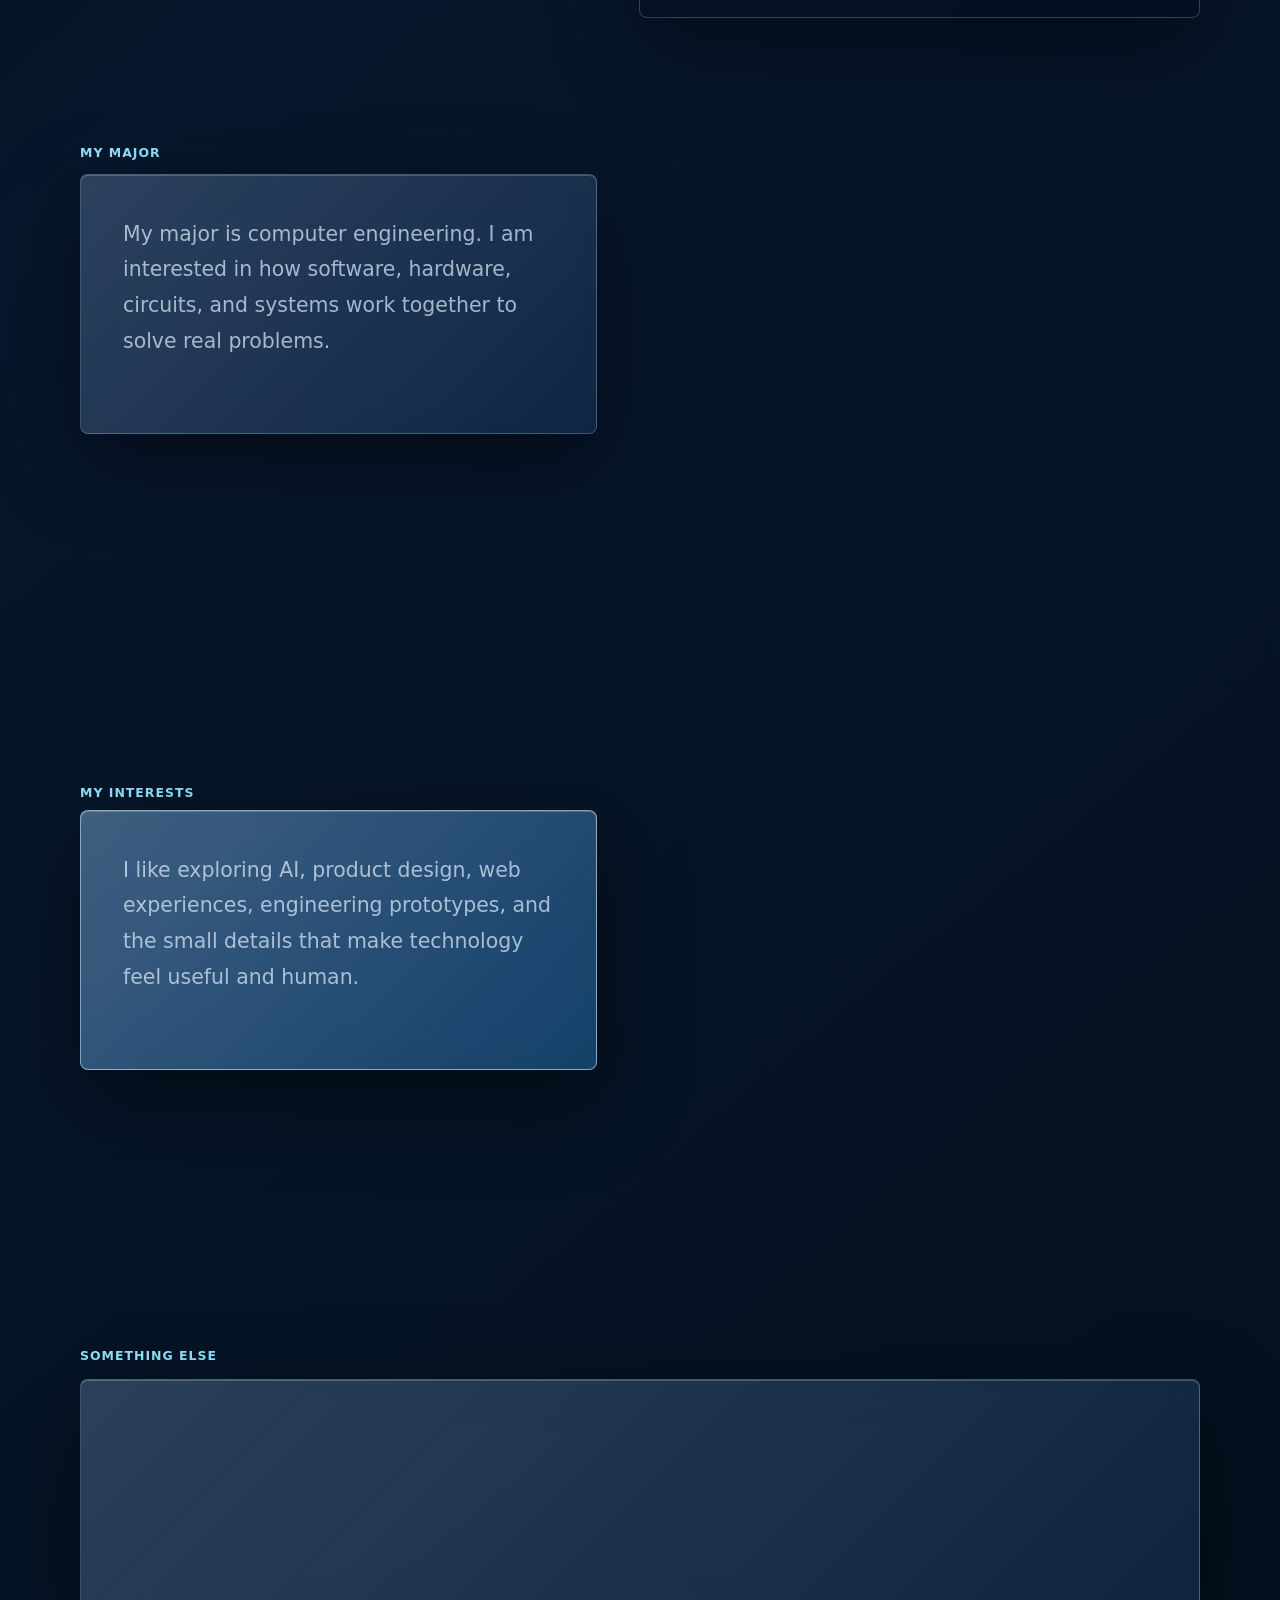
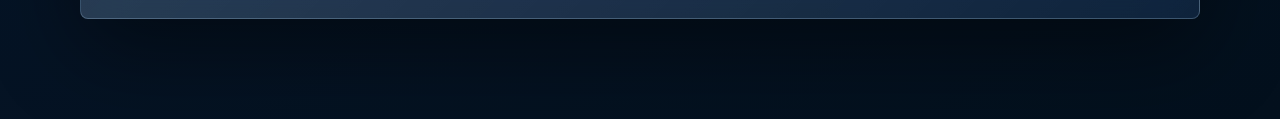
==== commit c8a2f83b: "字体问题" ====
--- a/about.html
+++ b/about.html
@@ -24,7 +24,7 @@
       <section class="about-hero-section">
         <div class="page-copy">
           <p class="eyebrow" data-i18n="aboutKicker">About Me</p>
-          <h1 data-i18n="aboutTitle">About Me</h1>
+          <h1 class="about-page-title" data-i18n="aboutTitle">About Me</h1>
           <p data-i18n="aboutIntro">
             Use this page for your bio, interests, current areas of exploration, personal style, and the core impression you want visitors to leave with.
           </p>
--- a/styles.css
+++ b/styles.css
@@ -657,6 +657,10 @@
   padding: 118px 0 90px;
 }
 
+.about-page-title {
+  font-size: clamp(3.6rem, 7vw, 6.4rem);
+}
+
 .about-hero-section {
   display: grid;
   grid-template-columns: minmax(0, 0.92fr) minmax(320px, 0.56fr);
@@ -769,8 +773,8 @@
   grid-template-columns: minmax(150px, 180px) minmax(0, 1fr);
   gap: 20px 28px;
   align-items: start;
-  width: min(820px, calc(100% + 24px));
-  margin-left: -24px;
+  width: min(600px, calc(100% + 24px));
+  margin-left: -10px;
   margin-top: 28px;
   padding: 30px;
 }
@@ -834,6 +838,14 @@
 .project-page {
   display: grid;
   gap: 34px;
+}
+
+.projects-page-title {
+  font-size: clamp(2.8rem, 5.8vw, 5.1rem);
+}
+
+.courses-page-title {
+  font-size: clamp(2.8rem, 5.8vw, 5.1rem);
 }
 
 .project-flat-grid {
@@ -1260,13 +1272,17 @@
   }
 
   .about-scroll-photo {
-    position: sticky;
-    top: 86px;
-    order: -1;
-    height: 320px;
+    position: relative;
+    top: auto;
+    order: 2;
+    height: 300px;
+    margin-top: 10px;
   }
 
   .about-story-list {
+    position: relative;
+    z-index: 1;
+    order: 1;
     gap: 42px;
   }
 
@@ -1311,6 +1327,15 @@
     line-height: 1.08;
   }
 
+  .about-page-title {
+    font-size: clamp(3rem, 12vw, 4.8rem);
+  }
+
+  .courses-page-title,
+  .projects-page-title {
+    font-size: clamp(2.45rem, 10vw, 4rem);
+  }
+
   .hero-page h1 {
     font-size: clamp(3.25rem, 14vw, 5.7rem);
     line-height: 1.1;
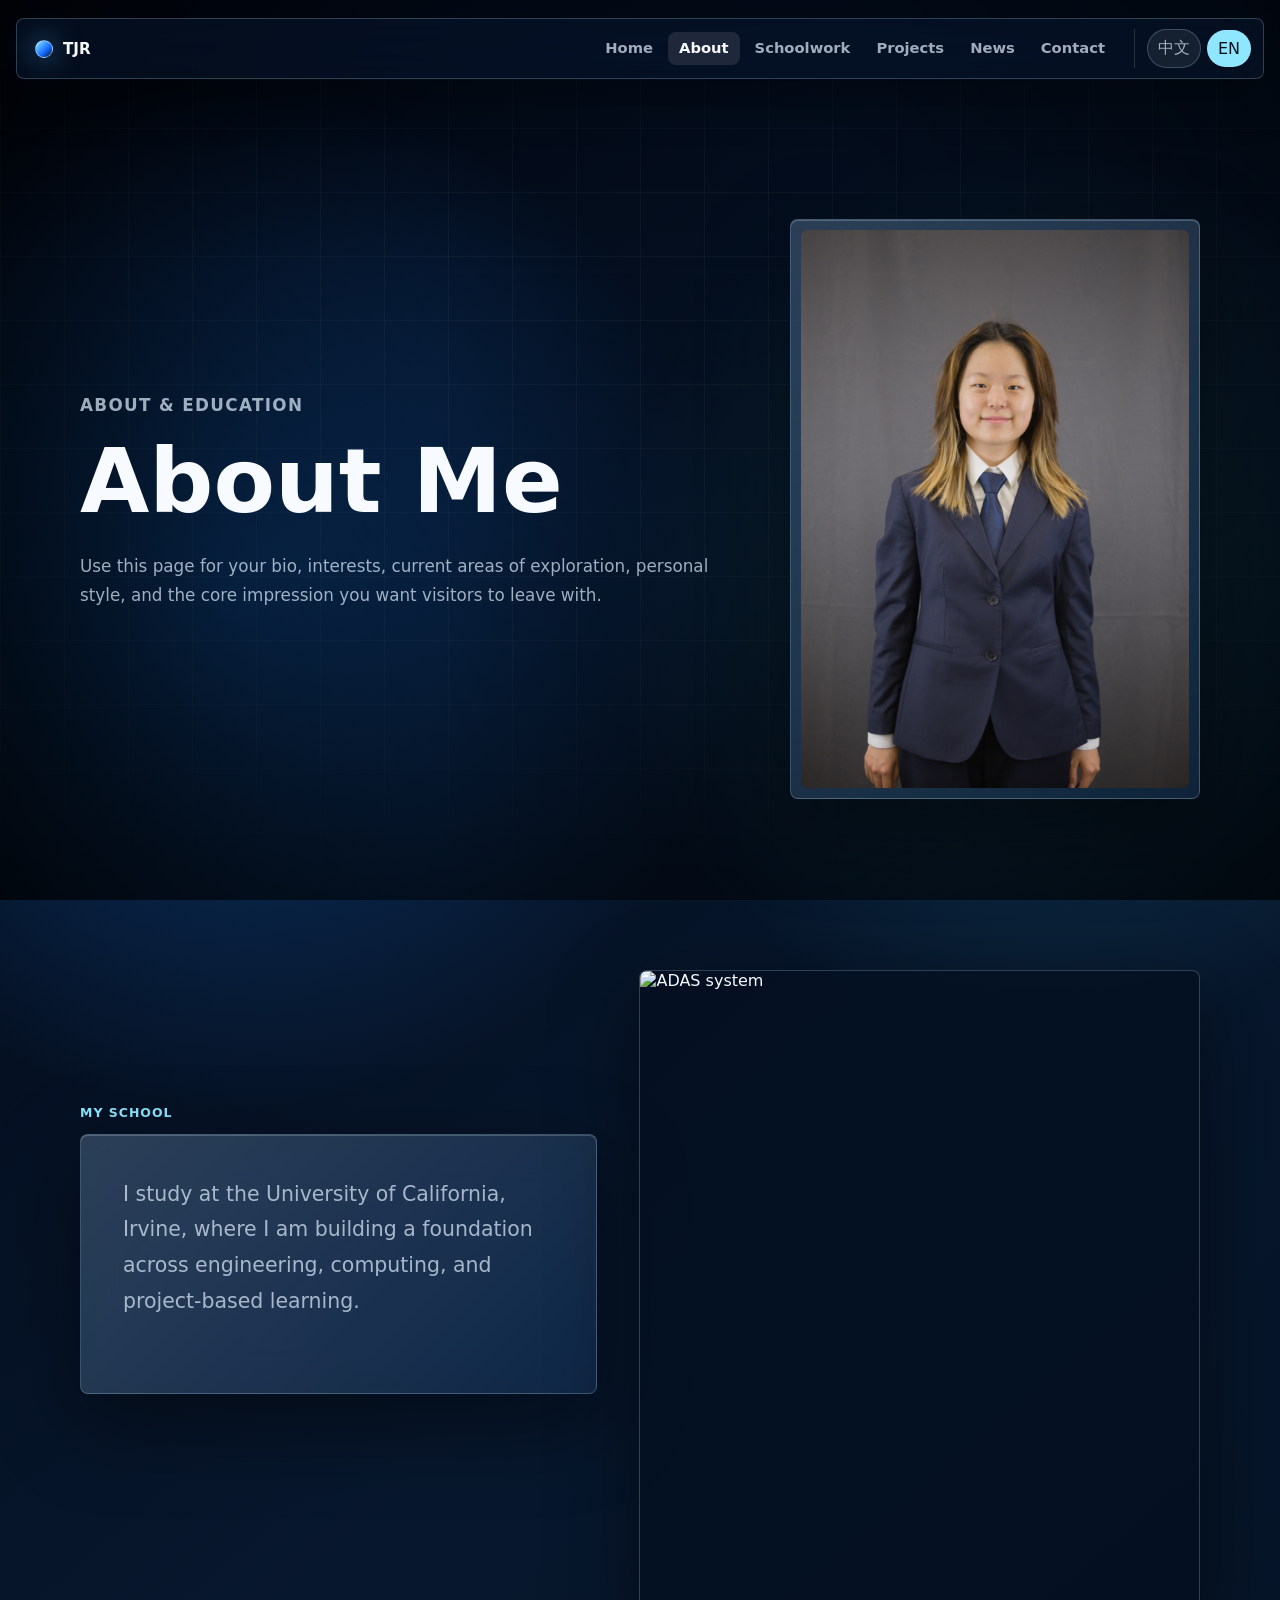
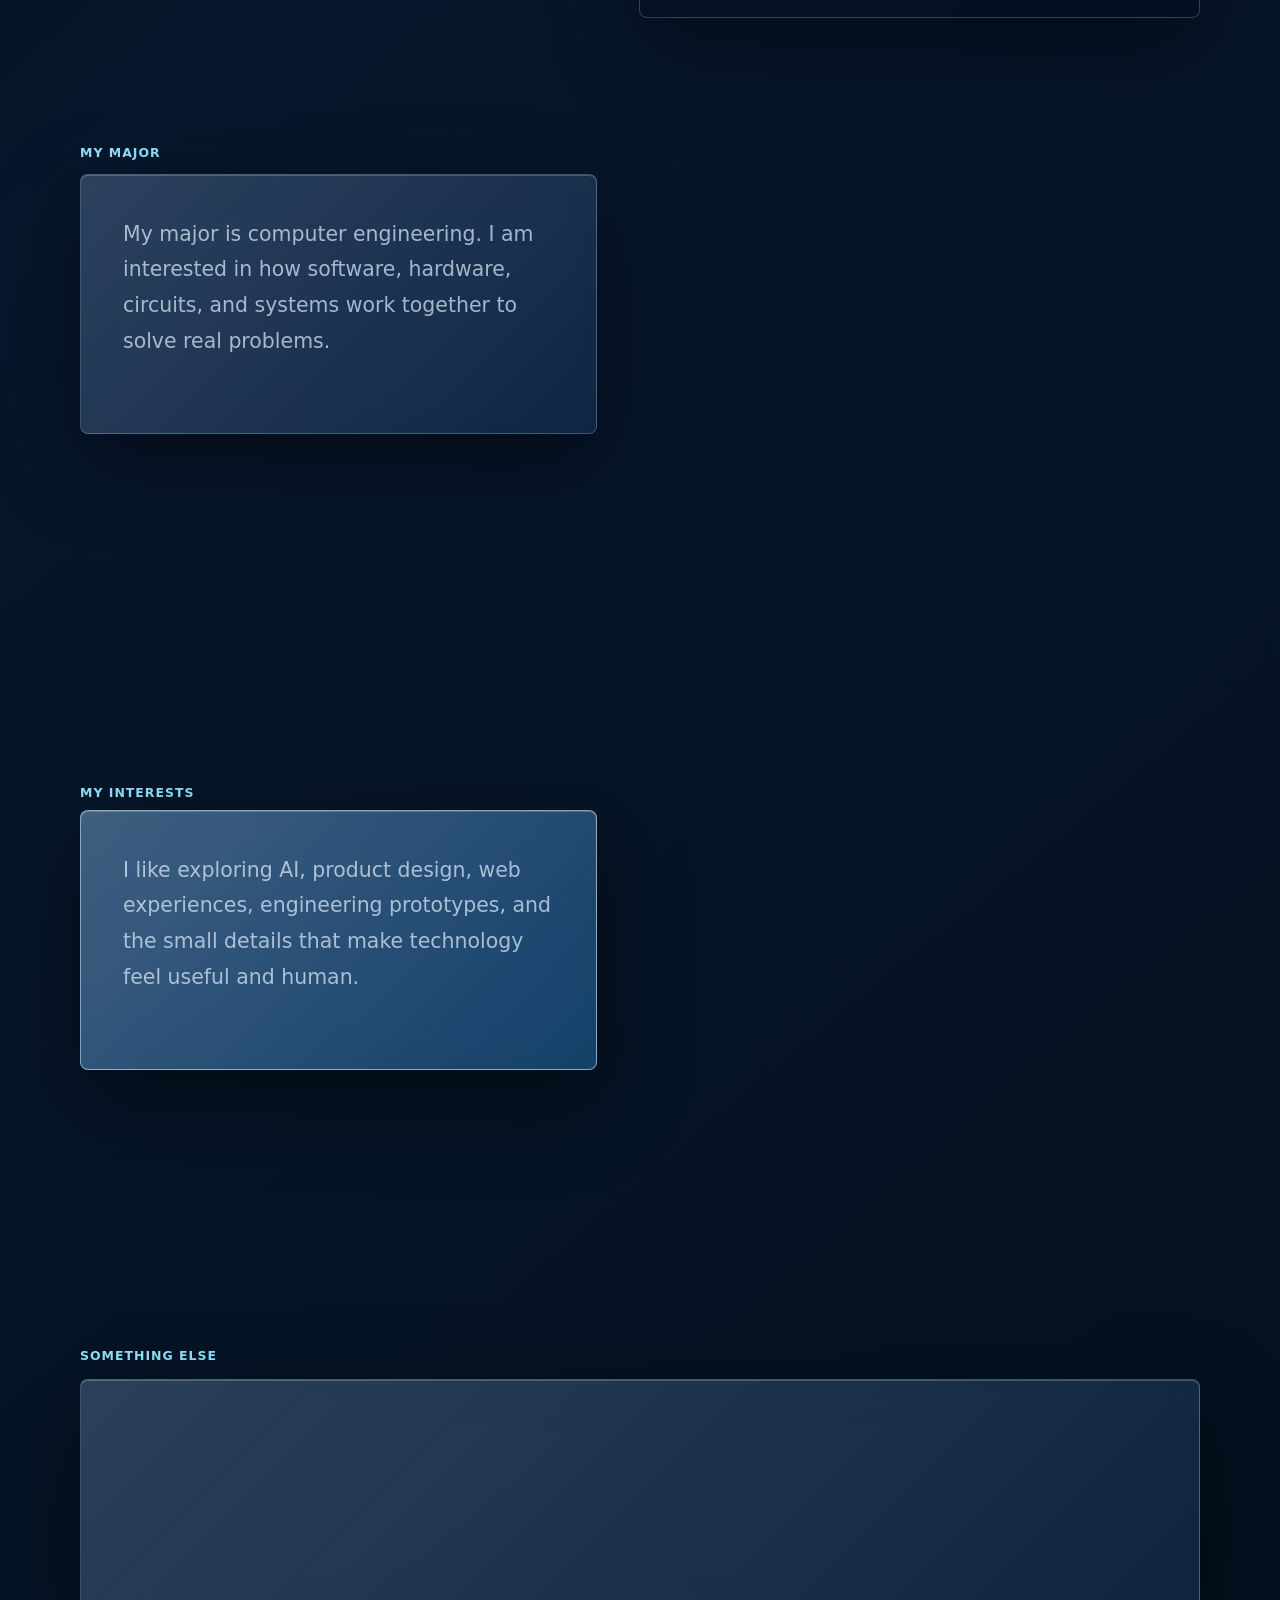
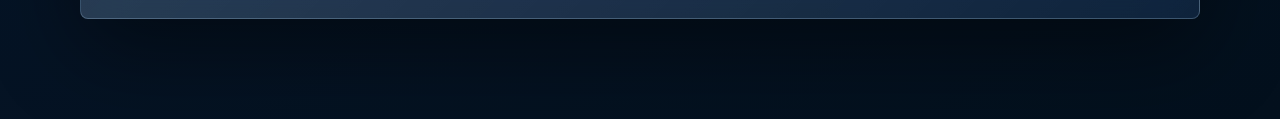
==== commit 61705016: "about页图片修改" ====
--- a/about.html
+++ b/about.html
@@ -31,7 +31,7 @@
         </div>
         <figure class="about-portrait liquid-card">
           <img
-            src="https://images.unsplash.com/photo-1527980965255-d3b416303d12?auto=format&fit=crop&w=1200&q=85"
+            src="Headshott.jpg"
             alt="Portrait placeholder"
           />
         </figure>
@@ -41,7 +41,7 @@
         <div class="about-story-list">
           <section
             class="about-story-section is-active"
-            data-about-image="https://images.unsplash.com/photo-1562774053-701939374585?auto=format&fit=crop&w=1400&q=85"
+            data-about-image="https://engineering.uci.edu/files/styles/feature_splash_wide/public/eecs-about-hero.jpg?itok=bTN0SMjJ"
             data-about-alt="Campus building"
           >
             <p class="eyebrow">My School</p>
@@ -52,8 +52,8 @@
 
           <section
             class="about-story-section"
-            data-about-image="https://images.unsplash.com/photo-1518770660439-4636190af475?auto=format&fit=crop&w=1400&q=85"
-            data-about-alt="Computer engineering hardware"
+            data-about-image="https://img.freepik.com/free-vector/computer-service-pattern_1284-33514.jpg?semt=ais_hybrid&w=740&q=80"
+            data-about-alt="Computer engineering"
           >
             <p class="eyebrow">My Major</p>
             <article class="about-info-card liquid-card">
@@ -63,8 +63,8 @@
 
           <section
             class="about-story-section"
-            data-about-image="https://images.unsplash.com/photo-1516321318423-f06f85e504b3?auto=format&fit=crop&w=1400&q=85"
-            data-about-alt="Creative workspace"
+            data-about-image="https://press.zf.com/press/media/press_media/2025/01_global_en_and_de_2/releases_12/2025_06_17_zf_adas_day_2025/2025-06-17_PI_ZF_ADAS-Day-2025_01_Turnkey_Solutions.jpg?auto=format&fit=crop&w=1400&q=85"
+            data-about-alt="ADAS system"
           >
             <p class="eyebrow">My Interests</p>
             <article class="about-info-card liquid-card">
@@ -72,13 +72,14 @@
             </article>
           </section>
         </div>
-
+       
         <figure class="about-scroll-photo">
           <img
             class="about-scroll-image"
             src="https://images.unsplash.com/photo-1562774053-701939374585?auto=format&fit=crop&w=1400&q=85"
             alt="Campus building"
           />
+        
         </figure>
       </section>
 
--- a/styles.css
+++ b/styles.css
@@ -820,7 +820,7 @@
 }
 
 .section-heading {
-  margin-bottom: 32px;
+  margin-bottom: 0px;
 }
 
 .course-grid {
@@ -837,7 +837,7 @@
 
 .project-page {
   display: grid;
-  gap: 34px;
+  gap: 0px;
 }
 
 .projects-page-title {
